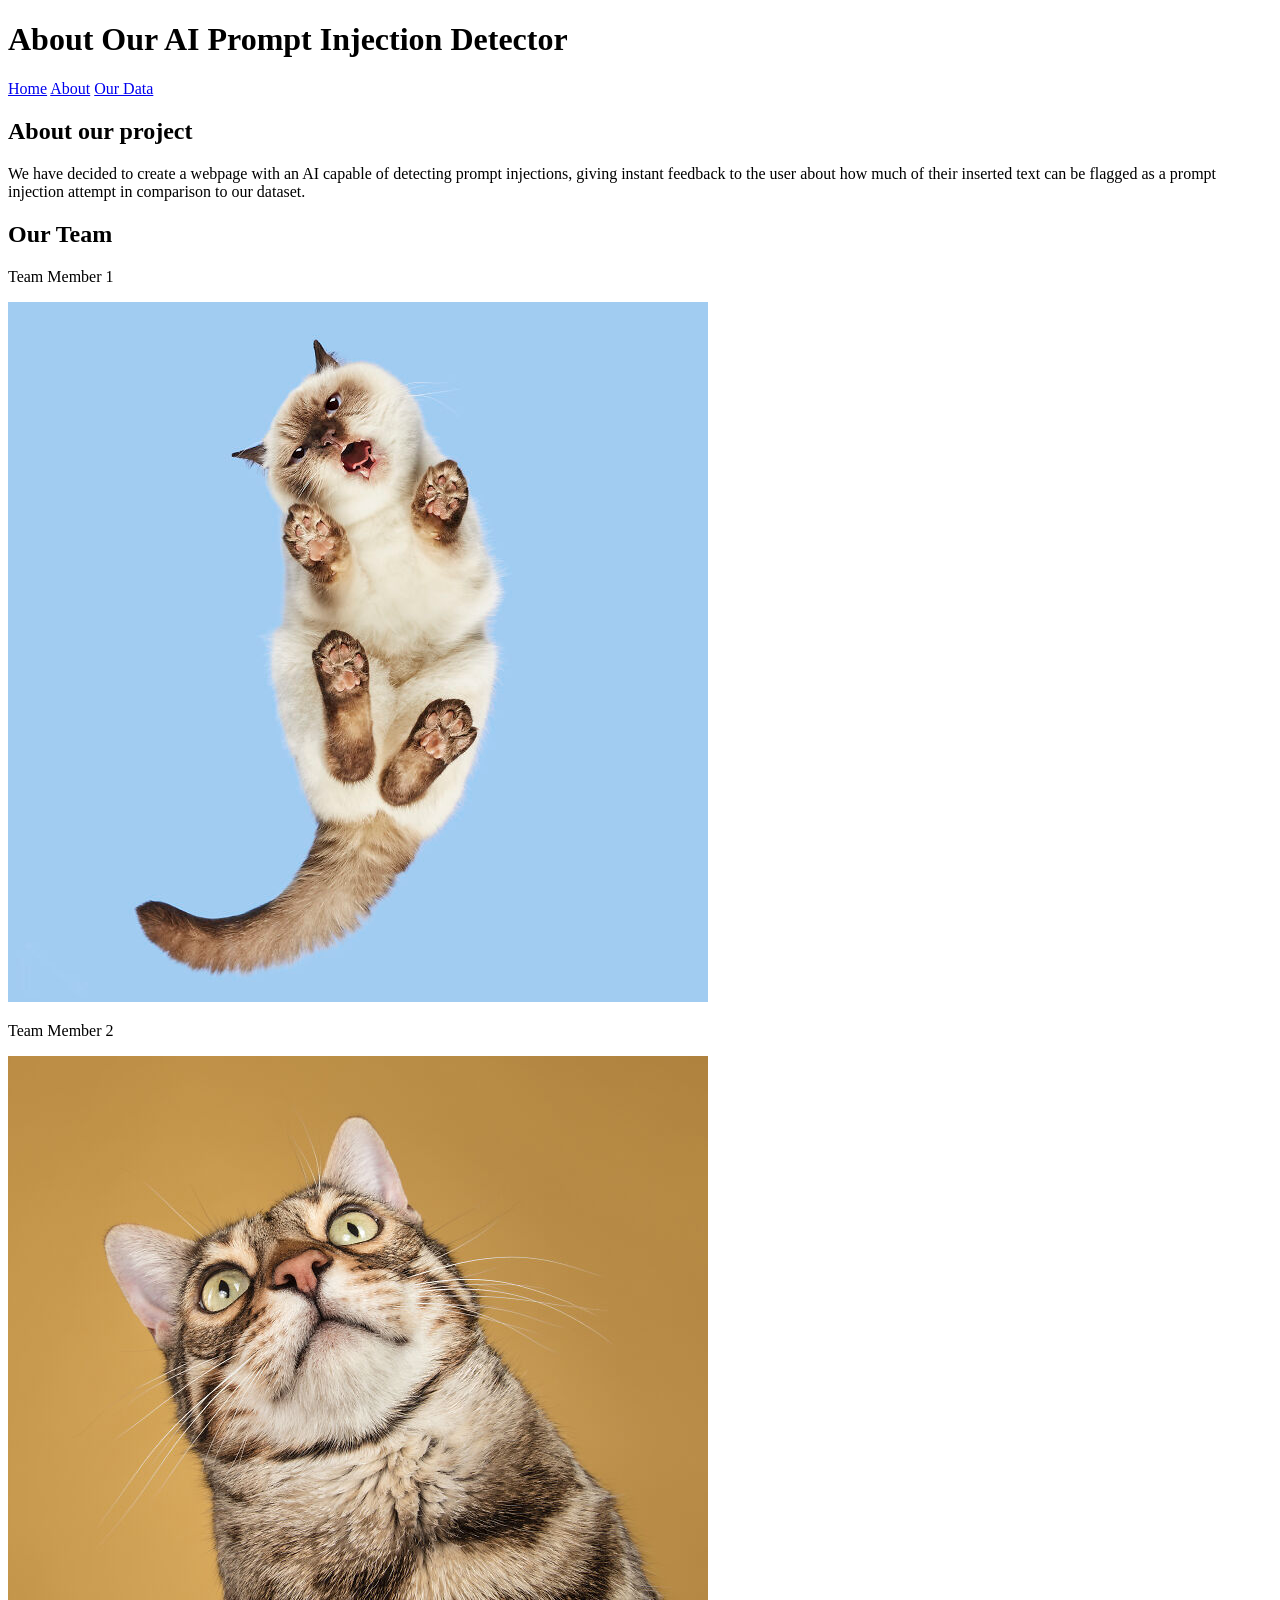
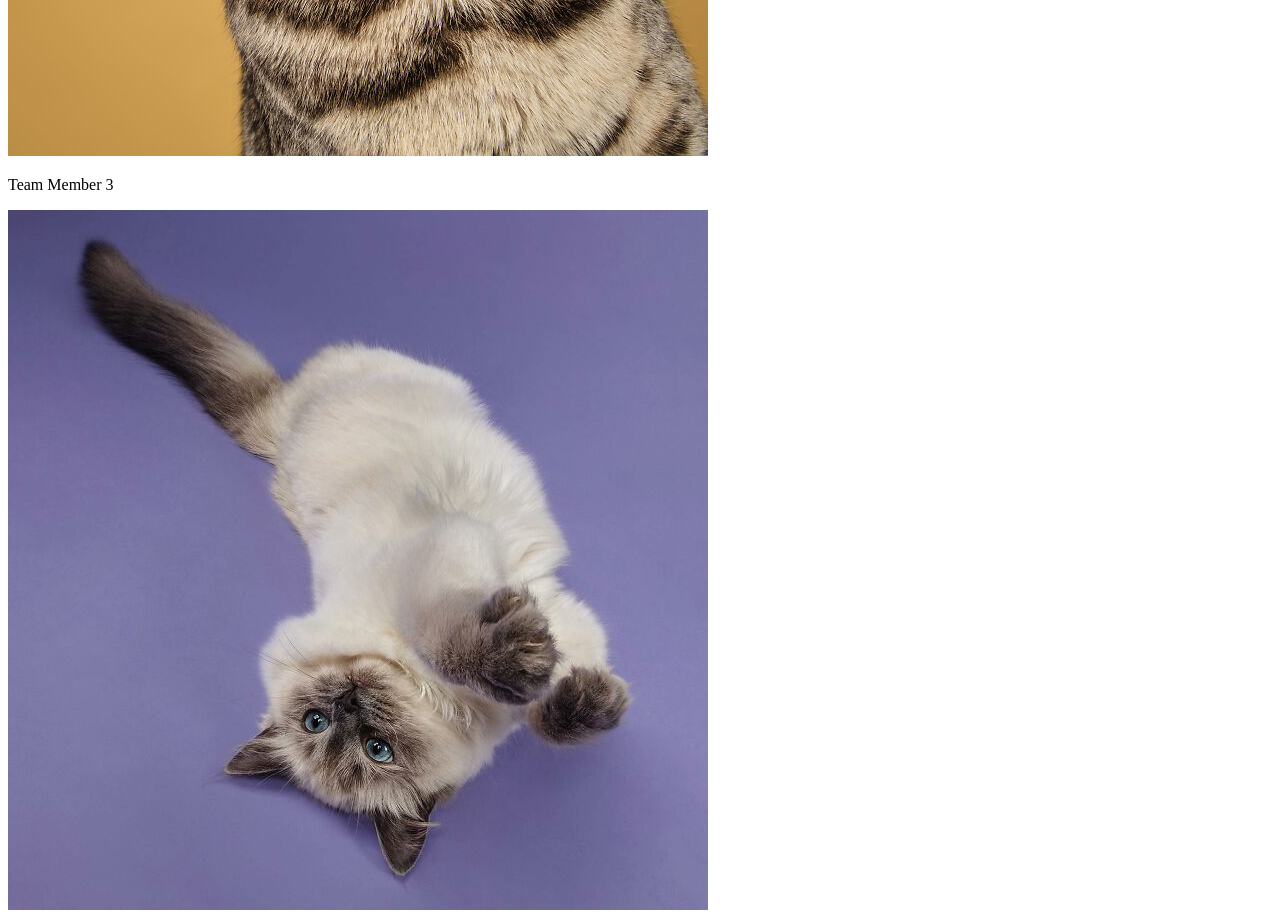
==== about.html @ 6c0b2459 "index and about us page almost finished. Pictures added as placeholders on about us" ====
<!DOCTYPE html>
<html lang="en">
<head>
    <meta charset="UTF-8">
    <meta name="viewport" content="width=device-width, initial-scale=1.0">
    <title>About Us</title>
</head>
<body>
    <div class="title" id="title">
        <h1>About Our AI Prompt Injection Detector</h1>
    </div>
    <div class ="nav-menu" id="nav-menu">
        <a href="index.html">Home</a>
        <a href="about.html">About</a>
        <a href="data.html">Our Data</a>
    </div>
    <div class="about-header" id="about-header">
        <h2>About our project</h2>
    </div>
    <div class="content" id="content">
        <p>We have decided to create a webpage with an AI capable of detecting prompt injections,
            giving instant feedback to the user about how much of their inserted text can be flagged
            as a prompt injection attempt in comparison to our dataset.
        </p>           
    </div>

    <div class="our-team" id="our-team">
        <h2>Our Team</h2>
        <div clas="pictures-placeholders" id="pictures-placeholders">
            <div class="team-member" id="team-member-1">
                <p>Team Member 1</p>
                <img src="images/Catpic1.jpg" alt="Team Member 1">
                
            </div>
            <div class="team-member" id="team-member-2">
                <p>Team Member 2</p>
                <img src="images/Catpic2.jpg" alt="Team Member 2">
                
            </div>
            <div class="team-member" id="team-member-3">
                <p>Team Member 3</p>
                <img src="images/Catpic3.jpg" alt="Team Member 3">
               
            </div>
</body>
</html>
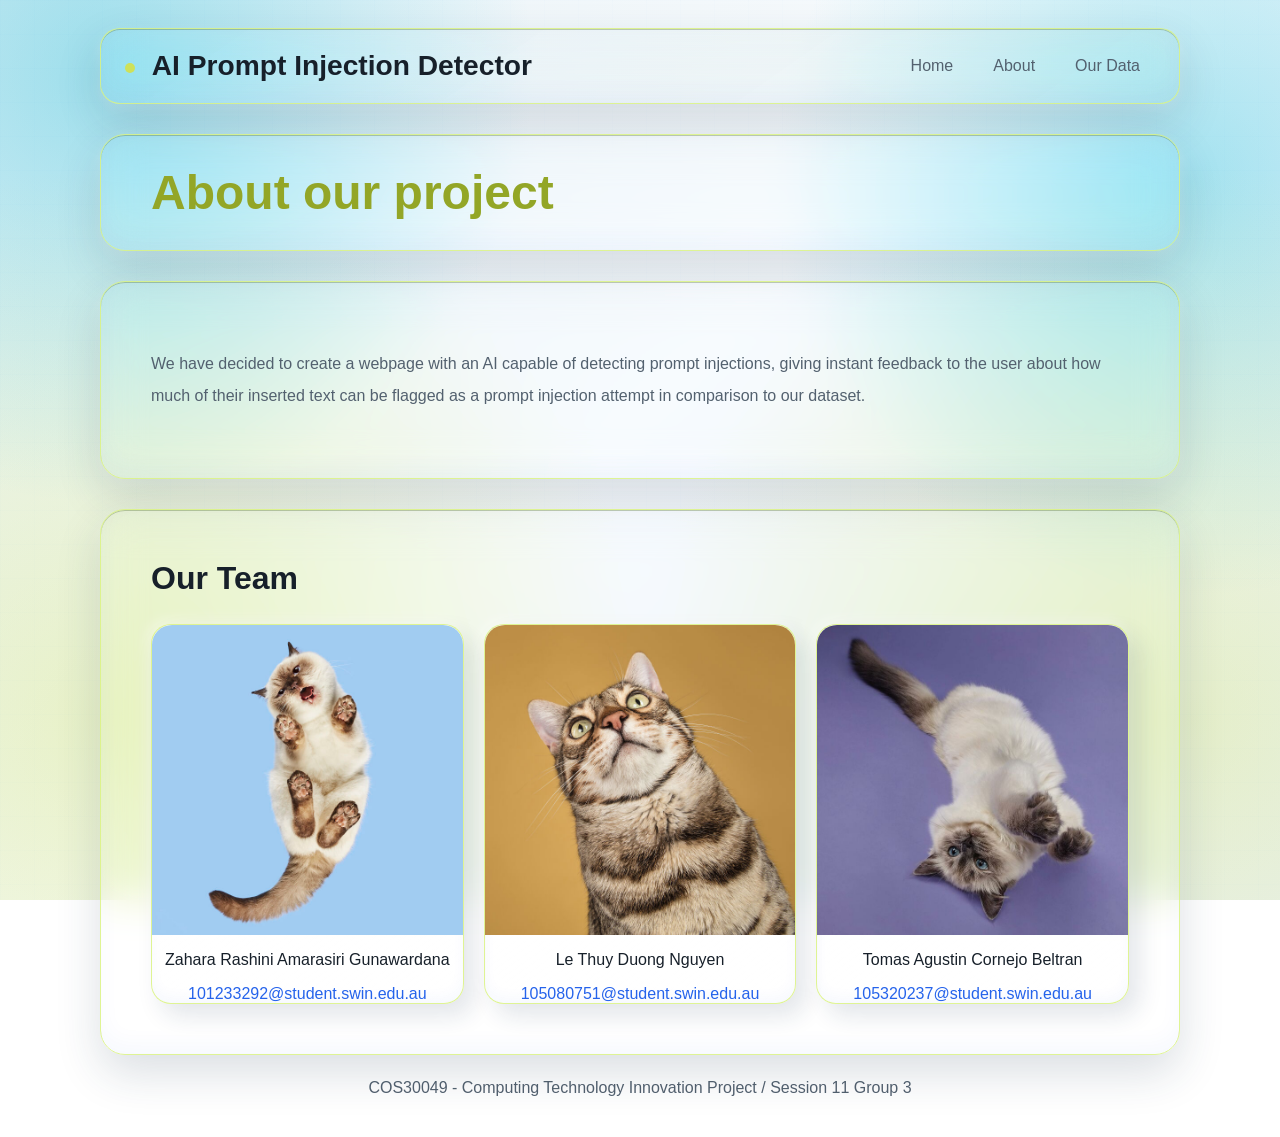
==== commit 5cfa1427: "CSS added (not finished)" ====
--- a/about.html
+++ b/about.html
@@ -3,17 +3,20 @@
 <head>
     <meta charset="UTF-8">
     <meta name="viewport" content="width=device-width, initial-scale=1.0">
+    <link rel="stylesheet" href="style.css">
     <title>About Us</title>
 </head>
 <body>
-    <div class="title" id="title">
-        <h1>About Our AI Prompt Injection Detector</h1>
-    </div>
-    <div class ="nav-menu" id="nav-menu">
-        <a href="index.html">Home</a>
-        <a href="about.html">About</a>
-        <a href="data.html">Our Data</a>
-    </div>
+    <header>
+        <div class="title" id="title">
+            <h1> AI Prompt Injection Detector</h1>
+        </div>
+        <div class ="nav-menu" id="nav-menu">
+            <a href="index.html">Home</a>
+            <a href="about.html">About</a>
+            <a href="data.html">Our Data</a>
+        </div>
+    </header>
     <div class="about-header" id="about-header">
         <h2>About our project</h2>
     </div>
@@ -26,21 +29,32 @@
 
     <div class="our-team" id="our-team">
         <h2>Our Team</h2>
-        <div clas="pictures-placeholders" id="pictures-placeholders">
+        <div class="pictures-placeholders" id="pictures-placeholders">
             <div class="team-member" id="team-member-1">
-                <p>Team Member 1</p>
+
                 <img src="images/Catpic1.jpg" alt="Team Member 1">
-                
+                <p>Zahara Rashini Amarasiri Gunawardana</p>
+                <a href="mailto:101233292@student.swin.edu.au">101233292@student.swin.edu.au</a>   
             </div>
             <div class="team-member" id="team-member-2">
-                <p>Team Member 2</p>
+            
                 <img src="images/Catpic2.jpg" alt="Team Member 2">
-                
+                <p>Le Thuy Duong Nguyen</p>    
+                <a href="mailto:105080751@student.swin.edu.au">105080751@student.swin.edu.au</a>   
             </div>
             <div class="team-member" id="team-member-3">
-                <p>Team Member 3</p>
+                
                 <img src="images/Catpic3.jpg" alt="Team Member 3">
-               
+                <p>Tomas Agustin Cornejo Beltran</p>
+                <a href="mailto:105320237@student.swin.edu.au">105320237@student.swin.edu.au</a>
             </div>
+        </div>
+    </div>
+
+    <footer class="footer" id="footer">
+        <p>COS30049 - Computing Technology Innovation Project / Session 11 Group 3</p>
+    </footer>
+
+
 </body>
 </html>
--- a/style.css
+++ b/style.css
@@ -0,0 +1,277 @@
+:root {
+    --ink: #17202a;
+    --muted: #53616f;
+    --whiteish: rgba(255, 255, 255, 0.7);
+    --lines: rgba(218, 242, 130, 0.85);
+    --blue: #2563eb;
+    --cyan: #06b6d4;
+    --shadow: 0 18px 45px rgba(28, 53, 83, 0.208);
+    --panel-fill: linear-gradient(145deg, rgba(176, 208, 225, 0.075),rgba(145, 167, 110, 0.057));
+    --panel-shadow: 0 18px 45px rgba(28, 53, 83, 0.16),
+        0 4px 12px rgba(255, 255, 255, 0.231),
+        inset 0 1px 0 rgba(79, 107, 34, 0.324),
+        inset 0 -10px 22px rgba(37, 99, 235, 0.035);
+    --lemon: #cee159;
+    --lemondark: #93a627;
+    --circle-cyan: rgba(6, 182, 212, 0.34);
+    --circle-lemon: rgba(206, 225, 89, 0.32);
+
+}
+
+*{
+    box-sizing: border-box;
+}
+
+html {
+    min-height: 100%;
+    scroll-behavior: smooth;
+}
+
+body {
+    min-height: 100vh;
+    margin: 0;
+    padding: 28px clamp(18px, 4vw, 64px) 24px;
+    color: var(--ink);
+    font-family: 'DM Sans', sans-serif;
+    background: radial-gradient(circle at 8% 8%, var(--circle-cyan), transparent 30%),
+        radial-gradient(circle at 93% 80%, var(--circle-lemon), transparent 40%),
+        radial-gradient(circle at 93% 20%, var(--circle-cyan), transparent 30%),
+        radial-gradient(circle at 8% 80%, var(--circle-lemon), transparent 40%),
+        linear-gradient(135deg, #e8f2f7 0%, #f8fbfd 48%, #edf3ff 100%);
+    background-attachment: fixed;
+}
+
+body::before {
+position: fixed;
+z-index: -1;
+inset: 0;
+opacity: 0.20;
+pointer-events: none;
+content: "";
+background-image:linear-gradient(rgba(37, 99, 235, 0.05)1px, transparent 1px), 
+linear-gradient(90deg, rgba(37, 99, 235, 0.05)1px, transparent 1px);
+background-size: 34px 34px;
+}
+
+header, .injection-test, .results-detected, .about-header, .content, .our-team, .data-header {
+    width: min(100%, 1080px);
+    margin-right: auto;
+    margin-left: auto;
+
+}
+
+header {
+    display: flex;
+    align-items: center;
+    justify-content: space-between;
+    gap: 28px;
+    padding: 18px 24px;
+    border: 1px solid var(--lines);
+    border-radius: 20px;
+    background: var(--panel-fill);
+    box-shadow: var(--panel-shadow);
+    backdrop-filter: blur(20px) saturate(125%);
+
+}
+
+.title h1{
+    margin: 0;
+    font-family: 'Space Grotesk', sans-serif;
+    font-size: clamp(1.7rem, 2.2vw, 2rem);
+    letter-spacing: 0;
+}
+
+.title h1::before{
+    content: "";
+    display: inline-block;
+    width: 10px;
+    height: 10px;
+    margin: 0 10px 2px 0;
+    border-radius: 50%;
+    background: var(--lemon);
+    box-shadow: 0 0 0 5px var(--shadow);
+
+}
+
+
+/*navigation menu stuff*/
+.nav-menu {
+    display: flex;
+
+    flex-wrap: wrap;
+    justify-content: flex-end;
+    gap: 10px;
+}
+
+.nav-menu a {
+    padding: 10px 15px;
+    color: var(--muted);
+    text-decoration: none;
+    transition:color 150ms ease, background 150ms ease, transform 150ms ease;
+}
+
+
+.nav-menu a:hover, .nav-menu a:focus-visible {
+    color: var(--lemondark);
+    background: rgba(216, 241, 22, 0.1);
+    transform: translateY(-2px);
+    outline: none;
+}
+
+.injection-test, .about-header, .content, .our-team, .data-header{
+    margin-top: 30px;
+    padding: clamp(25px, 5vw, 50px);
+    border: 1px solid var(--lines);
+    border-radius: 25px;
+    box-shadow: var(--panel-shadow);
+    backdrop-filter: blur(20px) saturate(125%);
+    background-color: var(--panel-fill);
+}
+
+.injection-test {
+    display: grid;
+    grid-template-columns: 1fr 1fr;
+    gap: 20px 35px;
+    align-items: center;
+    min-height: 350px;
+}
+
+h2, h3 {
+    margin-top: 0;
+    font-family: 'Space Grotesk', sans-serif;
+    letter-spacing: 0;
+}
+
+.injection-test h2{
+    margin-bottom: 0;
+    font-size: clamp(2rem, 2.5vw, 2.5rem);
+    line-height: 1;
+}
+
+textarea{
+    width: 100%;
+    min-height: 200px;
+    padding: 20px;
+    resize: vertical;
+    color: var(--ink);
+    border: 1px solid rgba(40, 100, 240, 0.2);
+    border-radius: 15px;
+    background: rgba(255, 255, 255, 0.8);
+    box-shadow: inset 0 3px 10px rgba(30, 50, 80, 0.05);
+    font: inherit;
+    line-height: 1.5;
+}
+
+textarea:focus {
+    outline: 3px solid rgba(40, 100, 240, 0.2);
+    border-color: var(--blue);
+    box-shadow: 0 0 0 3px rgba(37, 99, 235, 0.2);
+}
+
+button {
+    grid-column: 2;
+    justify-self: start;
+    padding: 10px 20px;
+    color: var(--whiteish);
+    border: 0;
+    border-radius: 10px;
+    background: linear-gradient(110deg, var(--blue), var(--cyan));
+    box-shadow:0 8px 20px rgba(40, 100, 240, 0.2);
+    cursor: pointer;
+    font: inherit;
+    font-weight: 700;
+    transition: transform 150ms ease, box-shadow 150ms ease;
+}
+
+button:hover, button:focus-visible {
+    transform: translateY(-2px);
+    box-shadow: 0 12px 30px rgba(40, 100, 240, 0.4);
+    outline: none;
+}
+
+.results-detected{
+    padding: 20px 30px;
+    border-radius: 15px;
+    margin-top: 20px;
+    background: linear-gradient(145deg, rgba(255, 255, 255, 0.78), rgba(255, 247, 237, 0.52));
+    box-shadow: var(--panel-shadow);
+    backdrop-filter: blur(20px) saturate(125%);
+}
+
+.results-detected h3, .results-detected p{
+    display: inline;
+}
+
+progress {
+    width: 100%;
+    height: 20px;
+    margin: 15px 0 8px;
+    accent-color: var(--lemondark);
+}
+
+.about-header, .data-header{
+    padding-top: 30px;
+    padding-bottom: 30px;
+}
+
+.about-header h2, .data-header h2{
+    margin-bottom: 0;
+    color: var(--lemondark);
+    font-size: clamp(2rem, 4vw, 3rem);
+}
+
+.content {
+    color: var(--muted);
+    font-size: 1rem;
+    line-height: 2;
+}
+
+.our-team h2{
+    font-size: 2rem;
+}
+
+.pictures-placeholders{
+    display: grid;
+    grid-template-columns: repeat(3, 1fr);
+    gap: 20px;
+}
+
+.team-member {
+    border: 1px solid var(--lines);
+    border-radius: 20px;
+    background: linear-gradient(145deg, rgba(255, 255, 255, 0.72), rgba(255, 255, 255, 0.38));
+    box-shadow: 10px 12px 24px rgba(28, 53, 83, 0.12),
+        -4px -4px 14px rgba(255, 255, 255, 0.42),
+        inset 0 1px 0 rgba(255, 255, 255, 0.9),
+        inset 0 -6px 14px rgba(37, 99, 235, 0.035);
+    backdrop-filter: blur(16px) saturate(120%);
+    text-align: center;
+}
+
+.team-member img {
+    display: block;
+    width: 100%;
+    aspect-ratio: 1/1;
+    object-fit: cover;
+    border-top-left-radius: 20px;
+    border-top-right-radius: 20px;
+}
+
+.team-member a {
+    color: var(--blue);
+    font-size: 1rem;
+    overflow-wrap: anywhere;
+    text-decoration: none;
+}
+
+.team-member a:hover{
+    text-decoration: underline;
+}
+
+.footer {
+    width: min(100%, 1080px);
+    margin: 24px auto 0;
+    color: var(--muted);
+    font-size: 1rem;
+    text-align: center;
+}
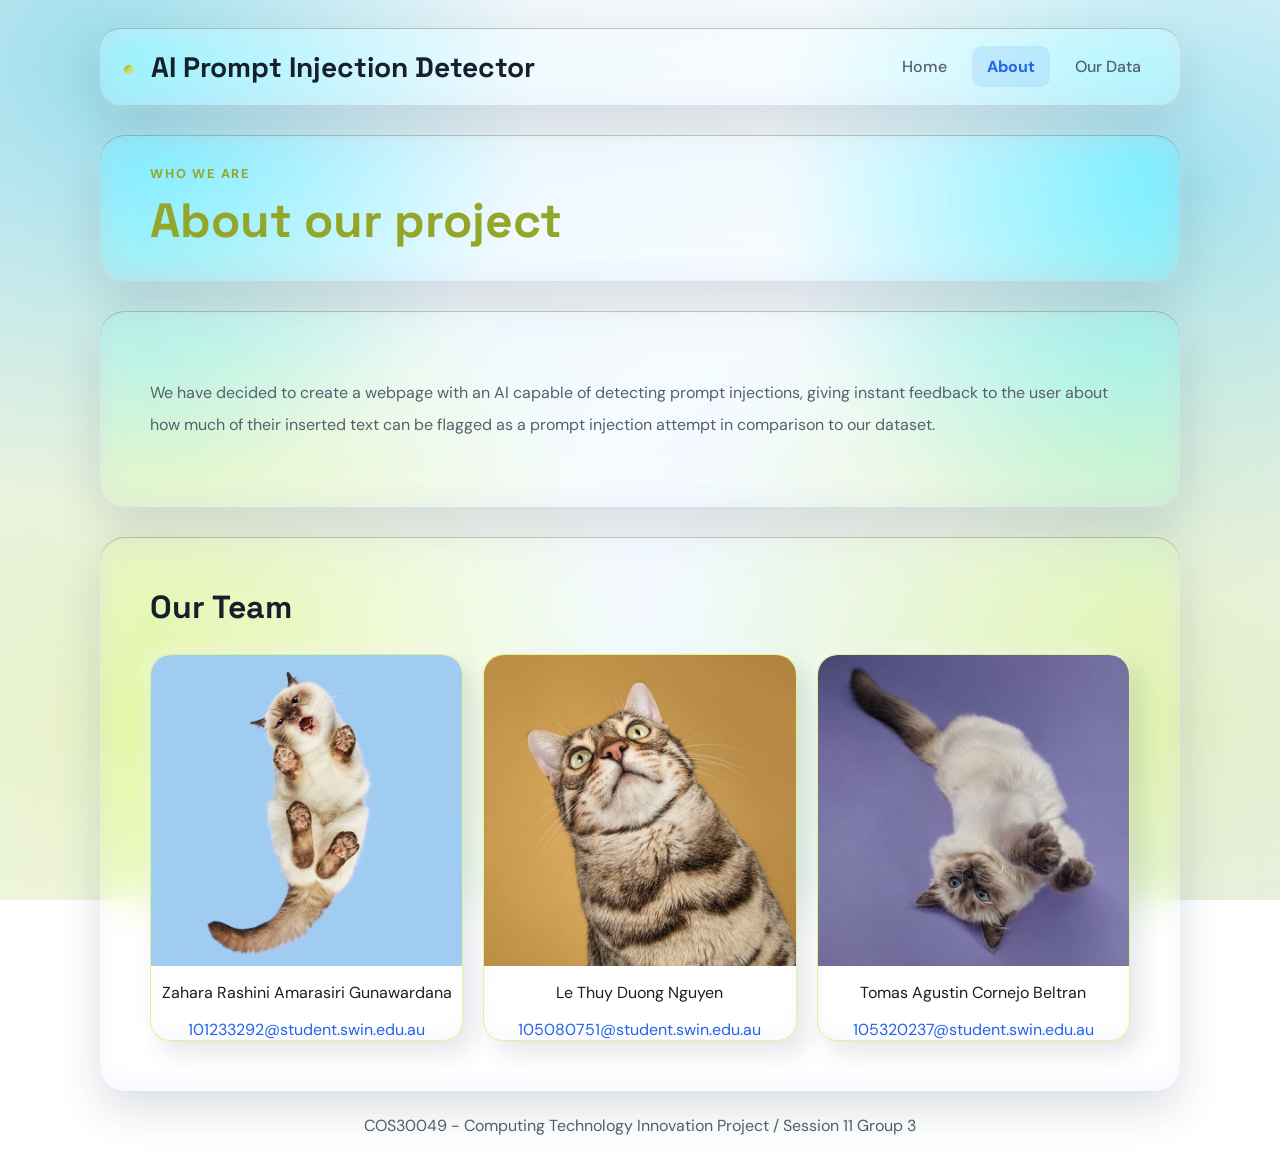
==== commit 4c030782: "JS integration so indexresult.html is not needed anymore to showcase a fixed scenario. README update" ====
--- a/about.html
+++ b/about.html
@@ -3,6 +3,9 @@
 <head>
     <meta charset="UTF-8">
     <meta name="viewport" content="width=device-width, initial-scale=1.0">
+    <link rel="preconnect" href="https://fonts.googleapis.com">
+    <link rel="preconnect" href="https://fonts.gstatic.com" crossorigin>
+    <link href="https://fonts.googleapis.com/css2?family=DM+Sans:opsz,wght@9..40,400;9..40,500;9..40,700&family=Space+Grotesk:wght@500;600;700&display=swap" rel="stylesheet">
     <link rel="stylesheet" href="style.css">
     <title>About Us</title>
 </head>
@@ -13,11 +16,12 @@
         </div>
         <div class ="nav-menu" id="nav-menu">
             <a href="index.html">Home</a>
-            <a href="about.html">About</a>
+            <a href="about.html" class="active">About</a>
             <a href="data.html">Our Data</a>
         </div>
     </header>
     <div class="about-header" id="about-header">
+        <p class="eyebrow">Who we are</p>
         <h2>About our project</h2>
     </div>
     <div class="content" id="content">
@@ -31,7 +35,7 @@
         <h2>Our Team</h2>
         <div class="pictures-placeholders" id="pictures-placeholders">
             <div class="team-member" id="team-member-1">
-
+ 
                 <img src="images/Catpic1.jpg" alt="Team Member 1">
                 <p>Zahara Rashini Amarasiri Gunawardana</p>
                 <a href="mailto:101233292@student.swin.edu.au">101233292@student.swin.edu.au</a>   
--- a/style.css
+++ b/style.css
@@ -15,7 +15,13 @@
     --lemondark: #93a627;
     --circle-cyan: rgba(6, 182, 212, 0.34);
     --circle-lemon: rgba(206, 225, 89, 0.32);
-
+    --amber: #f2a52c;
+    --amber-soft: rgba(242, 165, 44, 0.18);
+    --risk-low: #0e9488;
+    --risk-low-soft: rgba(6, 182, 212, 0.16);
+    --risk-high: #d1453d;
+    --risk-high-soft: rgba(209, 69, 61, 0.14);
+ 
 }
 
 *{
@@ -57,7 +63,7 @@
     width: min(100%, 1080px);
     margin-right: auto;
     margin-left: auto;
-
+ 
 }
 
 header {
@@ -66,12 +72,11 @@
     justify-content: space-between;
     gap: 28px;
     padding: 18px 24px;
-    border: 1px solid var(--lines);
     border-radius: 20px;
-    background: var(--panel-fill);
+    background: rgba(255, 255, 255, 0.3);
     box-shadow: var(--panel-shadow);
-    backdrop-filter: blur(20px) saturate(125%);
-
+    backdrop-filter: blur(20px) saturate(200%);
+ 
 }
 
 .title h1{
@@ -88,16 +93,15 @@
     height: 10px;
     margin: 0 10px 2px 0;
     border-radius: 50%;
-    background: var(--lemon);
+    background: linear-gradient(135deg, var(--lemondark), var(--lemon), transparent);
     box-shadow: 0 0 0 5px var(--shadow);
-
+ 
 }
 
 
 /*navigation menu stuff*/
 .nav-menu {
     display: flex;
-
     flex-wrap: wrap;
     justify-content: flex-end;
     gap: 10px;
@@ -105,26 +109,33 @@
 
 .nav-menu a {
     padding: 10px 15px;
-    color: var(--muted);
+    border-radius: 10px;
+    color: var(--muted);
+    font-weight: 500;
     text-decoration: none;
     transition:color 150ms ease, background 150ms ease, transform 150ms ease;
 }
 
 
 .nav-menu a:hover, .nav-menu a:focus-visible {
-    color: var(--lemondark);
-    background: rgba(216, 241, 22, 0.1);
+    color: var(--blue);
+    background: rgba(62, 22, 241, 0.1);
     transform: translateY(-2px);
     outline: none;
+}
+
+.nav-menu a.active {
+    color: var(--blue);
+    font-weight: 700;
+    background: rgba(37, 99, 235, 0.1);
 }
 
 .injection-test, .about-header, .content, .our-team, .data-header{
     margin-top: 30px;
     padding: clamp(25px, 5vw, 50px);
-    border: 1px solid var(--lines);
     border-radius: 25px;
     box-shadow: var(--panel-shadow);
-    backdrop-filter: blur(20px) saturate(125%);
+    backdrop-filter: blur(20px) saturate(200%);
     background-color: var(--panel-fill);
 }
 
@@ -134,6 +145,7 @@
     gap: 20px 35px;
     align-items: center;
     min-height: 350px;
+    background: rgba(255, 255, 255, 0.3);
 }
 
 h2, h3 {
@@ -148,7 +160,52 @@
     line-height: 1;
 }
 
+.eyebrow{
+    margin: 0 0 8px;
+    color: var(--lemondark);
+    font-size: 0.8rem;
+    font-weight: 700;
+    letter-spacing: 0.14em;
+    text-transform: uppercase;
+}
+
+.subtitle{
+    margin: 12px 0 0;
+    color: var(--muted);
+    font-size: 1rem;
+    line-height: 1.6;
+}
+
+.helper-text{
+    margin: 14px 0 0;
+    color: var(--muted);
+    font-size: 0.85rem;
+}
+
+kbd{
+    padding: 2px 6px;
+    border: 1px solid rgba(23, 32, 42, 0.15);
+    border-radius: 6px;
+    background: rgba(255, 255, 255, 0.6);
+    font-family: inherit;
+    font-size: 0.8rem;
+}
+.test-panel{
+    display: flex;
+    flex-direction: column;
+    gap: 14px;
+}
+
+.button-row{
+    display: flex;
+    align-items: center;
+    flex-wrap: wrap;
+    gap: 12px;
+    
+}
+
 textarea{
+
     width: 100%;
     min-height: 200px;
     padding: 20px;
@@ -160,17 +217,25 @@
     box-shadow: inset 0 3px 10px rgba(30, 50, 80, 0.05);
     font: inherit;
     line-height: 1.5;
+
 }
 
 textarea:focus {
     outline: 3px solid rgba(40, 100, 240, 0.2);
     border-color: var(--blue);
+
     box-shadow: 0 0 0 3px rgba(37, 99, 235, 0.2);
 }
+.input-warning{
+    margin: -4px 0 0;
+    color: var(--risk-high);
+    font-size: 0.85rem;
+    font-weight: 600;
+
+}
 
 button {
-    grid-column: 2;
-    justify-self: start;
+
     padding: 10px 20px;
     color: var(--whiteish);
     border: 0;
@@ -182,31 +247,124 @@
     font-weight: 700;
     transition: transform 150ms ease, box-shadow 150ms ease;
 }
-
 button:hover, button:focus-visible {
     transform: translateY(-2px);
     box-shadow: 0 12px 30px rgba(40, 100, 240, 0.4);
     outline: none;
+
+}
+
+button.btn-secondary{
+    color: var(--muted);
+    background: rgba(255, 255, 255, 0.65);
+    border: 1px solid rgba(40, 100, 240, 0.25);
+    box-shadow: none;
+
+}
+
+button.btn-secondary:hover, button.btn-secondary:focus-visible{
+    background: rgba(255, 255, 255, 0.9);
+    box-shadow: 0 8px 18px rgba(28, 53, 83, 0.12);
+}
+
+.status-pill{
+    display: inline-flex;
+    align-items: center;
+    gap: 8px;
+    padding: 8px 14px;
+    border-radius: 999px;
+    background: rgba(255, 255, 255, 0.55);
+    color: var(--muted);
+
+    font-size: 0.85rem;
+    font-weight: 600;
+}
+
+.status-dot{
+    width: 8px;
+    height: 8px;
+    border-radius: 50%;
+    background: var(--lemon);
+    box-shadow: 0 0 0 4px rgba(206, 225, 89, 0.25);
+}
+.status-pill.is-done .status-dot{
+    background: var(--blue);
+    box-shadow: 0 0 0 4px rgba(37, 99, 235, 0.2);
+
 }
 
 .results-detected{
     padding: 20px 30px;
     border-radius: 15px;
+
     margin-top: 20px;
-    background: linear-gradient(145deg, rgba(255, 255, 255, 0.78), rgba(255, 247, 237, 0.52));
+    background: linear-gradient(145deg, rgba(247, 178, 28, 0.78), rgba(255, 247, 237, 0.52));
     box-shadow: var(--panel-shadow);
+
     backdrop-filter: blur(20px) saturate(125%);
 }
 
-.results-detected h3, .results-detected p{
-    display: inline;
+.result-heading{
+    display: flex;
+    align-items: center;
+    flex-wrap: wrap;
+    gap: 12px;
+}
+
+.results-detected h3{
+    margin: 0;
+    font-size: 1.3rem;
+
+}
+
+.results-detected > p{
+    margin: 14px 0 0;
+    line-height: 1.6;
+}
+
+.risk-badge{
+    display: inline-flex;
+    align-items: center;
+    padding: 4px 14px;
+    border-radius: 999px;
+
+    font-size: 0.8rem;
+    font-weight: 700;
+    letter-spacing: 0.04em;
+    text-transform: uppercase;
+
+}
+
+.risk-badge.risk-low{
+    background: var(--risk-low-soft);
+    color: var(--risk-low);
+}
+
+.risk-badge.risk-medium{
+    background: var(--amber-soft);
+    color: #92620a;
+}
+
+.risk-badge.risk-high{
+    background: var(--risk-high-soft);
+    color: var(--risk-high);
+}
+
+.quoted-text{
+    padding: 14px 18px;
+    border-left: 3px solid var(--amber);
+    border-radius: 0 12px 12px 0;
+    background: rgba(255, 255, 255, 0.45);
+    font-style: italic;
+
 }
 
 progress {
     width: 100%;
     height: 20px;
     margin: 15px 0 8px;
-    accent-color: var(--lemondark);
+    accent-color: rgba(189, 119, 40, 0.78);
+
 }
 
 .about-header, .data-header{
@@ -218,6 +376,7 @@
     margin-bottom: 0;
     color: var(--lemondark);
     font-size: clamp(2rem, 4vw, 3rem);
+
 }
 
 .content {
@@ -234,6 +393,7 @@
     display: grid;
     grid-template-columns: repeat(3, 1fr);
     gap: 20px;
+
 }
 
 .team-member {
@@ -246,6 +406,13 @@
         inset 0 -6px 14px rgba(37, 99, 235, 0.035);
     backdrop-filter: blur(16px) saturate(120%);
     text-align: center;
+
+    transition: transform 150ms ease, box-shadow 150ms ease;
+
+}
+
+.team-member:hover{
+    transform: translateY(-4px);
 }
 
 .team-member img {
@@ -263,9 +430,66 @@
     overflow-wrap: anywhere;
     text-decoration: none;
 }
-
 .team-member a:hover{
     text-decoration: underline;
+
+}
+ 
+.stat-grid{
+    display: grid;
+    grid-template-columns: repeat(3, 1fr);
+    gap: 20px;
+    margin-top: 26px;
+}
+
+.stat-card {
+    padding: 22px;
+    border: 1px solid var(--lines);
+    border-radius: 18px;
+    background: linear-gradient(145deg, rgba(255, 255, 255, 0.72), rgba(255, 255, 255, 0.38));
+    box-shadow: 10px 12px 24px rgba(28, 53, 83, 0.12),
+        -4px -4px 14px rgba(255, 255, 255, 0.42),
+        inset 0 1px 0 rgba(255, 255, 255, 0.9);
+    backdrop-filter: blur(16px) saturate(120%);
+    text-align: center;
+
+}
+
+.stat-card .stat-value{
+    display: block;
+    margin-bottom: 6px;
+    color: var(--blue);
+    font-family: 'Space Grotesk', sans-serif;
+    font-size: 2rem;
+    font-weight: 700;
+
+}
+
+.stat-card .stat-label{
+    margin: 0;
+    color: var(--muted);
+    font-size: 0.9rem;
+}
+.stat-note{
+    margin-top: 14px;
+    color: var(--muted);
+    font-size: 0.8rem;
+    font-style: italic;
+}
+
+.tag-row{
+    display: flex;
+    flex-wrap: wrap;
+    gap: 10px;
+    margin-top: 24px;
+}
+.tag{
+    padding: 6px 14px;
+    border-radius: 999px;
+    background: rgba(37, 99, 235, 0.1);
+    color: var(--blue);
+    font-size: 0.85rem;
+    font-weight: 600;
 }
 
 .footer {
@@ -274,4 +498,4 @@
     color: var(--muted);
     font-size: 1rem;
     text-align: center;
-}
+}
